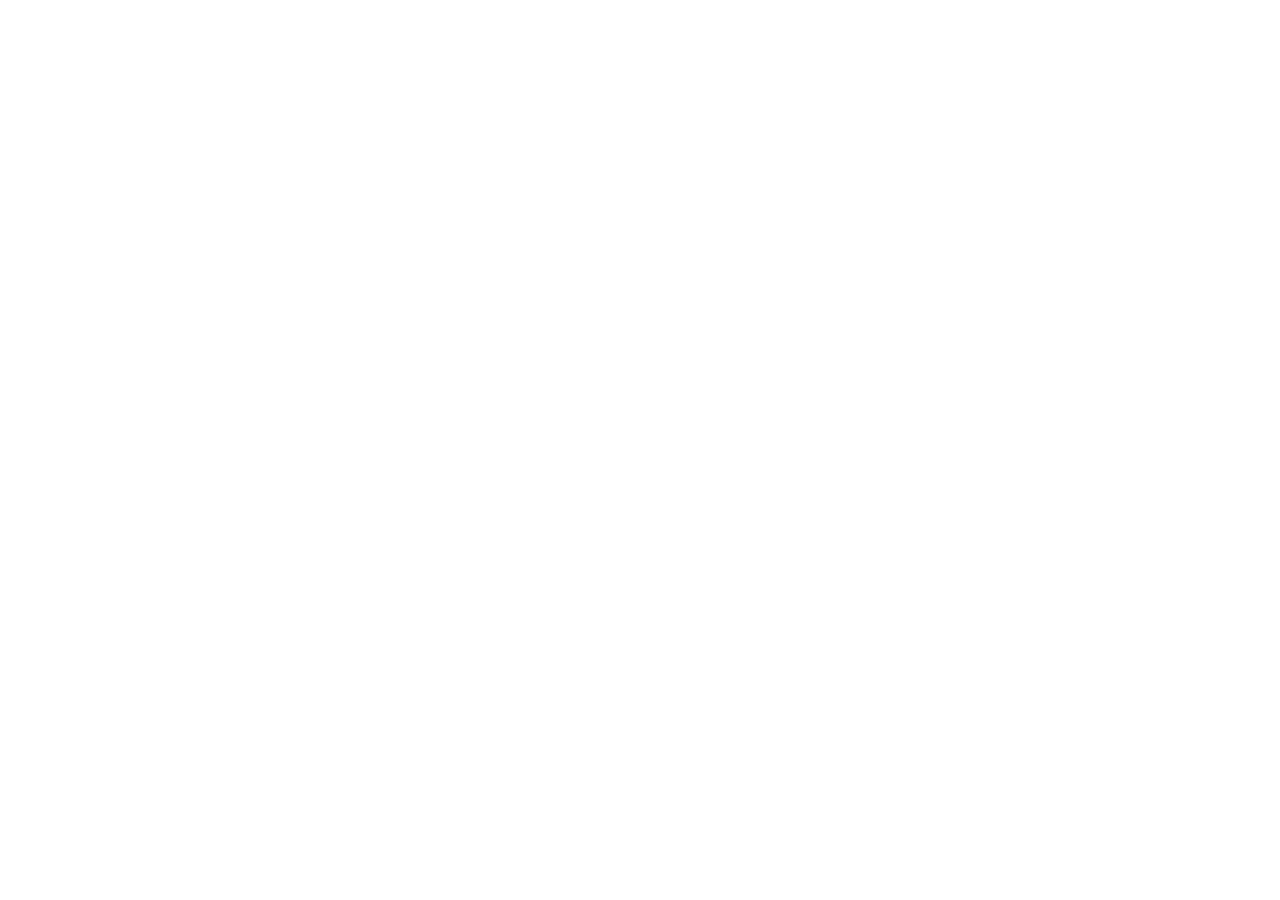
==== index.html @ dbc9a6b3 "feat: initialize privacy and terms documentation app Set up a React-based project with Tailwind CSS " ====
<!doctype html>
<html lang="en">
  <head>
    <meta charset="UTF-8" />
    <meta name="viewport" content="width=device-width, initial-scale=1.0" />
    <title>VIRUS - Privacy Policy & Terms</title>
    <meta name="description" content="Standalone Privacy Policy and Terms of Service for the VIRUS Discord Activity developed by VIRUS TEAM, designed for GitHub Pages." />
    <meta property="og:title" content="VIRUS - Privacy Policy & Terms" />
    <meta property="og:description" content="Standalone Privacy Policy and Terms of Service for the VIRUS Discord Activity developed by VIRUS TEAM, designed for GitHub Pages." />
    <meta property="og:type" content="website" />
    <meta name="twitter:card" content="summary_large_image" />
  </head>
  <body>
    <div id="root"></div>
    <script type="module" src="/src/main.tsx"></script>
  </body>
</html>
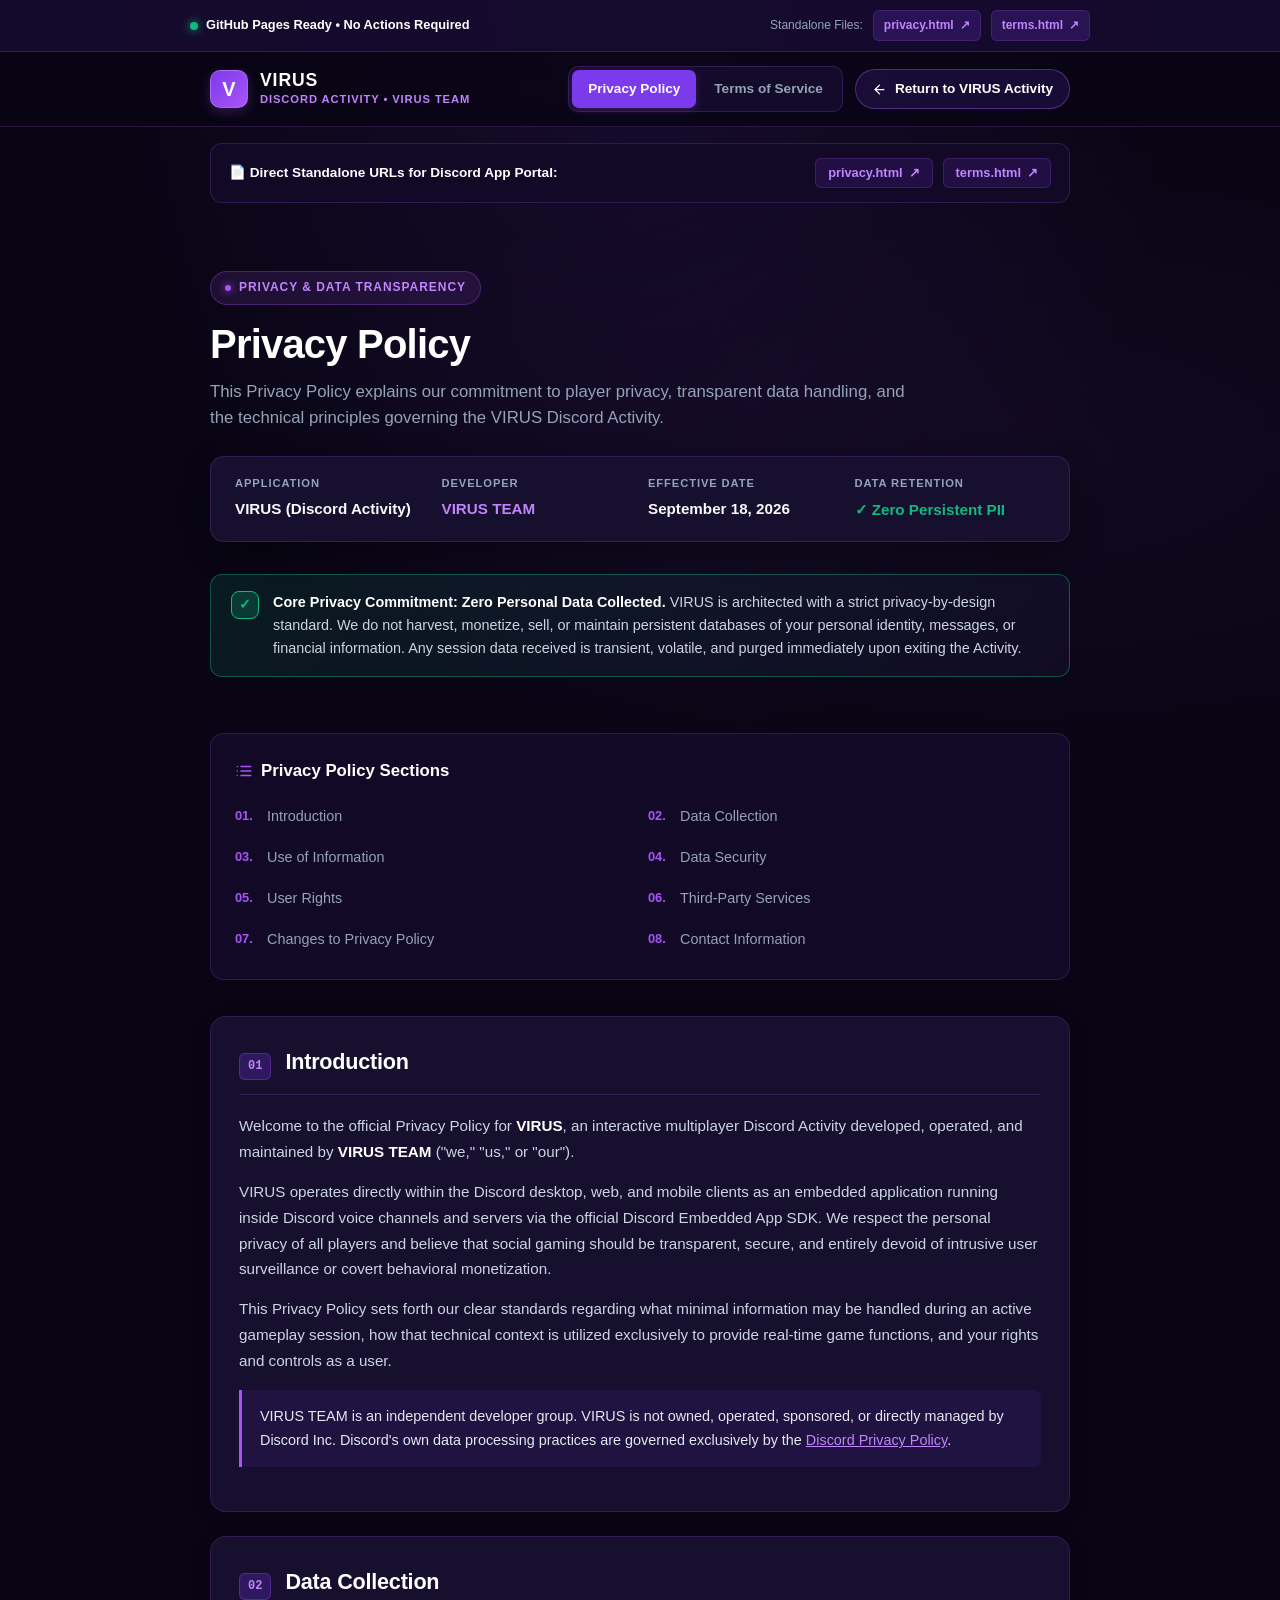
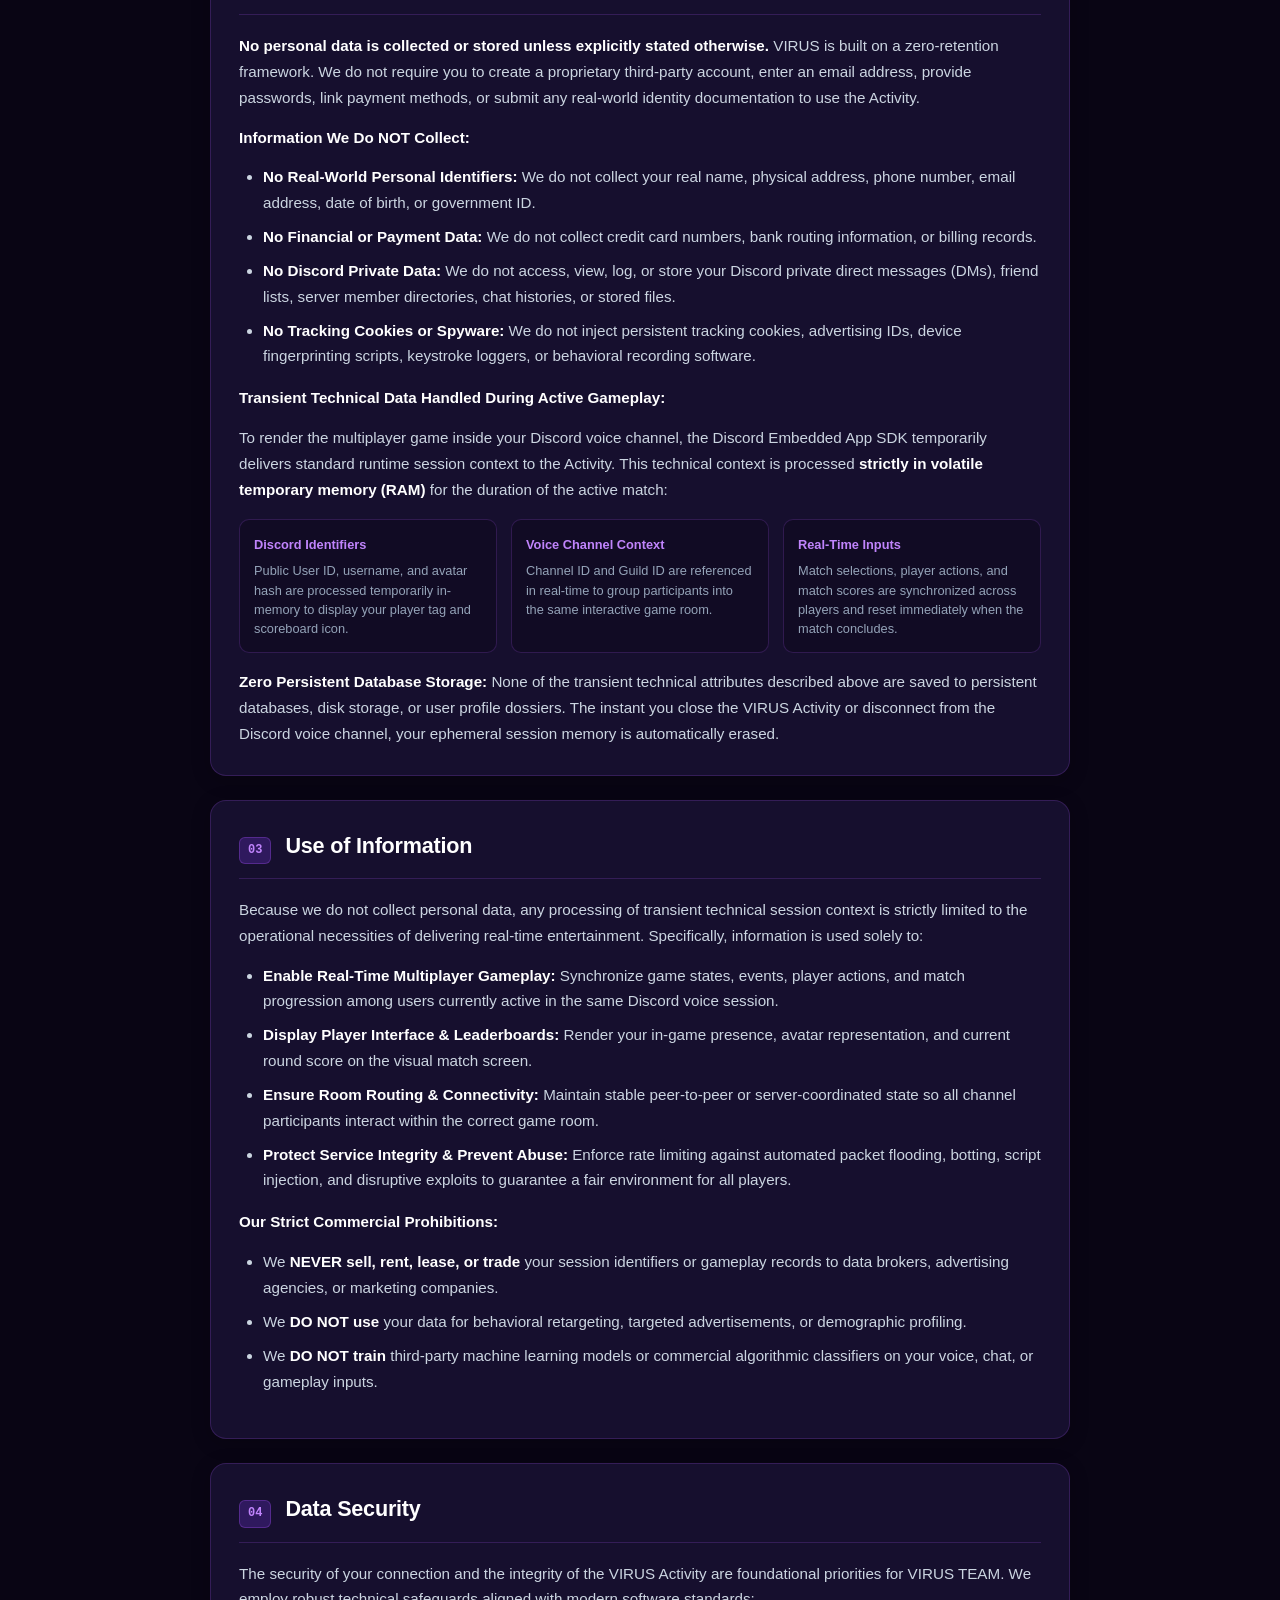
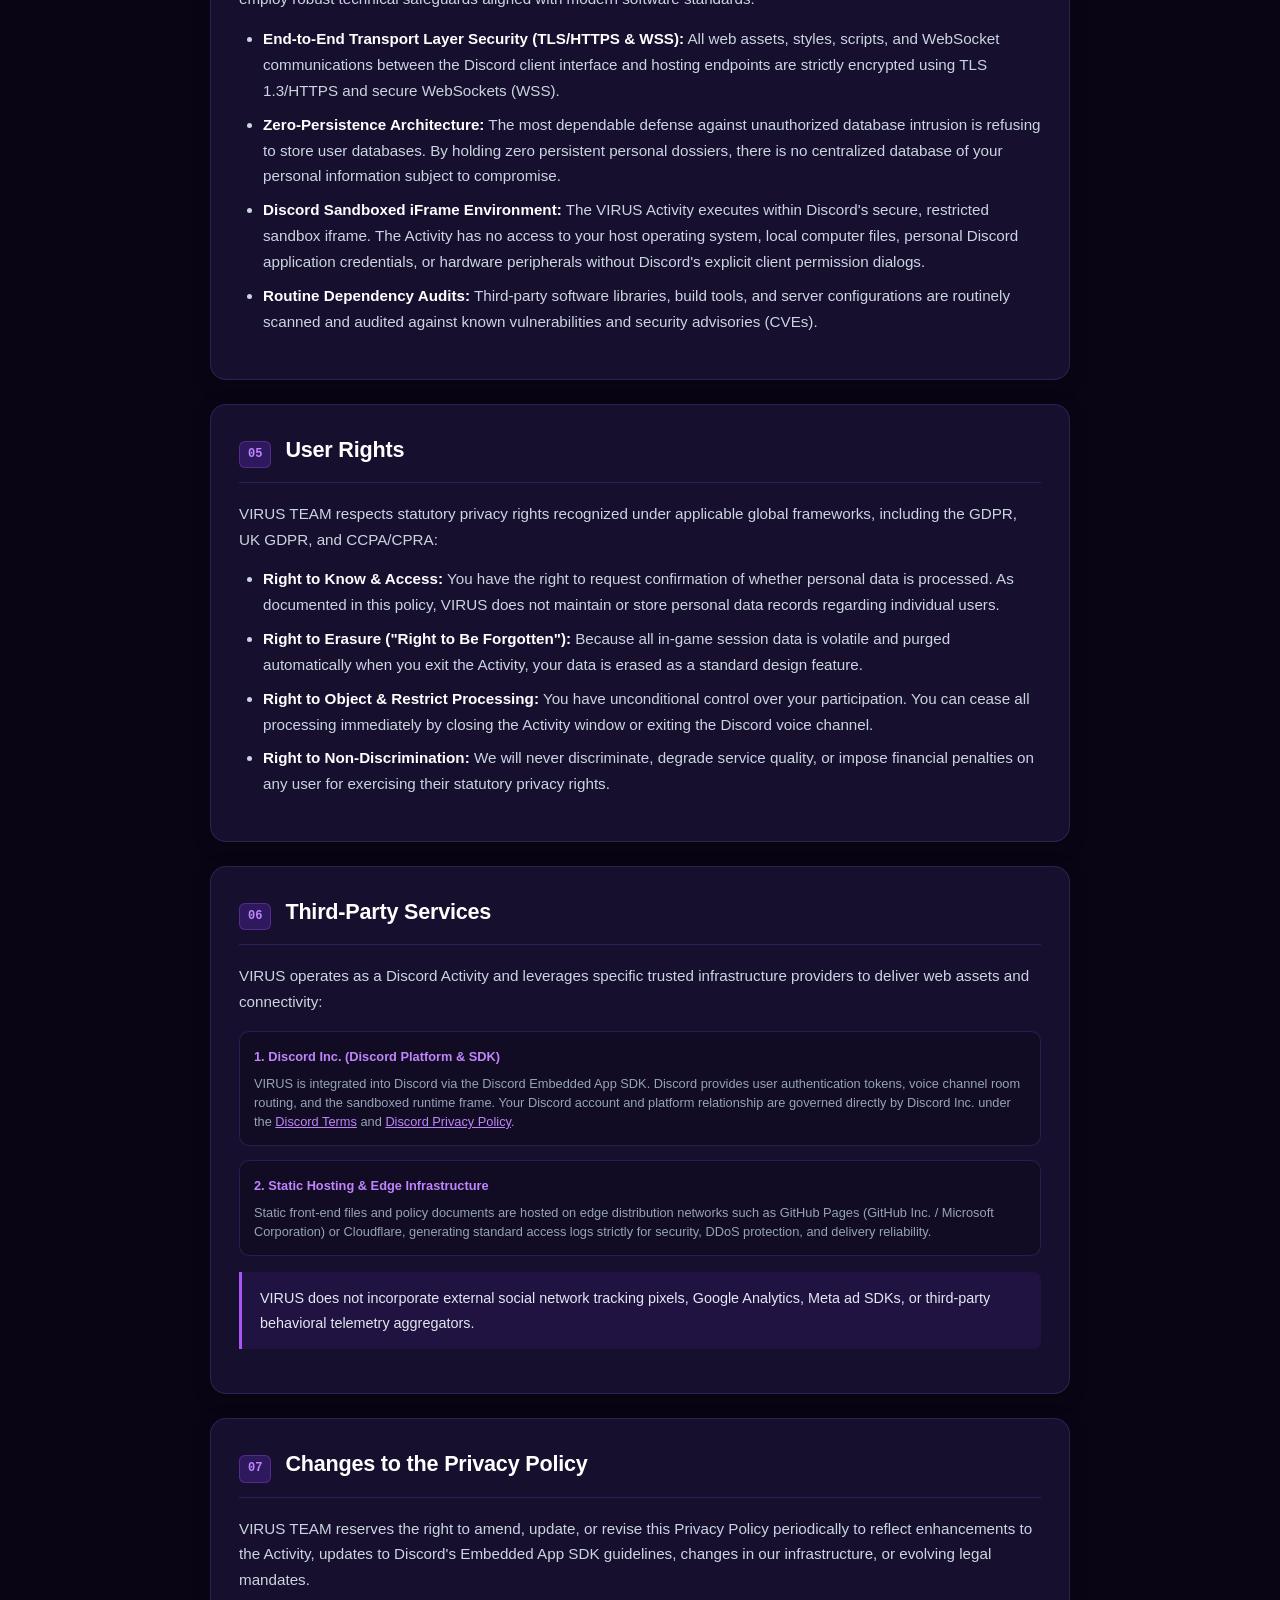
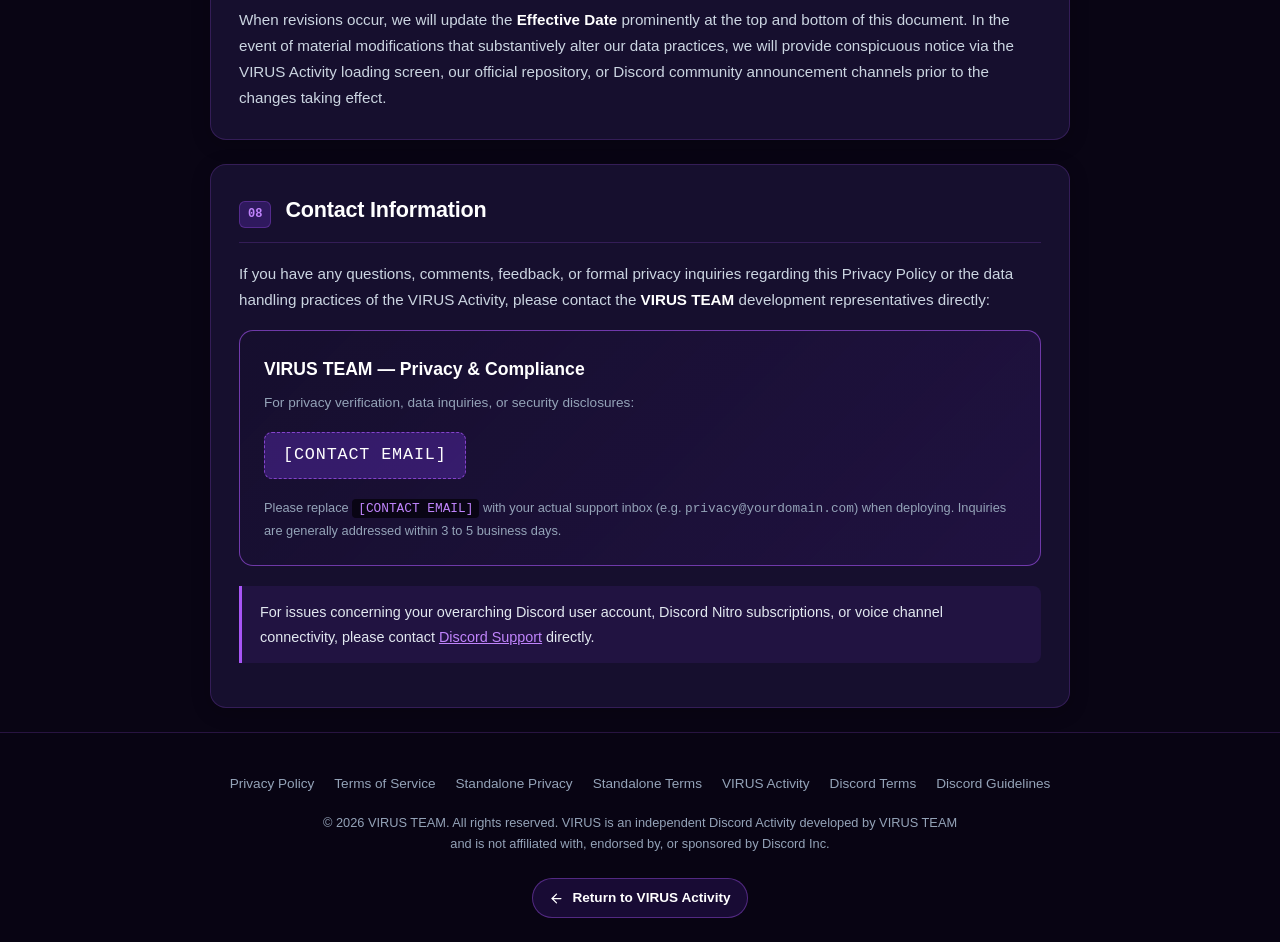
==== commit 59bdee04: "style: implement modern dark theme and structure Refactor styles to introduce a cohesive purple-them" ====
--- a/index.html
+++ b/index.html
@@ -1,18 +1,675 @@
-<!doctype html>
+<!DOCTYPE html>
 <html lang="en">
-  <head>
-    <meta charset="UTF-8" />
-    <meta name="viewport" content="width=device-width, initial-scale=1.0" />
-    <title>VIRUS - Privacy Policy & Terms</title>
-    <meta name="description" content="Standalone Privacy Policy and Terms of Service for the VIRUS Discord Activity developed by VIRUS TEAM, designed for GitHub Pages." />
-    <meta property="og:title" content="VIRUS - Privacy Policy & Terms" />
-    <meta property="og:description" content="Standalone Privacy Policy and Terms of Service for the VIRUS Discord Activity developed by VIRUS TEAM, designed for GitHub Pages." />
-    <meta property="og:type" content="website" />
-    <meta name="twitter:card" content="summary_large_image" />
-  </head>
-  <body>
-    <div id="root"></div>
-    <script type="module" src="/src/main.tsx"></script>
-  </body>
+<head>
+  <meta charset="UTF-8" />
+  <meta name="viewport" content="width=device-width, initial-scale=1.0" />
+  <title>VIRUS - Privacy Policy &amp; Terms of Service</title>
+  <meta name="description" content="Official Privacy Policy and Terms of Service for the VIRUS Discord Activity developed by VIRUS TEAM. Ready for GitHub Pages." />
+  <meta property="og:title" content="VIRUS - Privacy Policy &amp; Terms of Service" />
+  <meta property="og:description" content="Official Privacy Policy and Terms of Service for the VIRUS Discord Activity developed by VIRUS TEAM." />
+  <meta property="og:type" content="website" />
+  <meta name="twitter:card" content="summary" />
+  <meta name="theme-color" content="#090514" />
+  <link rel="icon" href="data:image/svg+xml,<svg xmlns='http://www.w3.org/2000/svg' viewBox='0 0 100 100'><rect width='100' height='100' rx='20' fill='%237c3aed'/><text x='50%' y='68%' font-size='55' font-weight='900' fill='white' font-family='sans-serif' text-anchor='middle'>V</text></svg>" />
+  <link rel="stylesheet" href="style.css" />
+</head>
+<body>
+
+  <!-- Pure CSS Tab Controllers: Hidden Radio Buttons (Zero JavaScript) -->
+  <input type="radio" name="doc-tab" id="tab-privacy-radio" class="tab-radio" checked />
+  <input type="radio" name="doc-tab" id="tab-terms-radio" class="tab-radio" />
+
+  <!-- Top GitHub Pages Bar -->
+  <aside class="top-banner" aria-label="Status Bar">
+    <div class="top-banner-inner">
+      <div class="top-badge">
+        <span class="status-dot"></span>
+        <span>GitHub Pages Ready • No Actions Required</span>
+      </div>
+      <div class="top-links">
+        <span style="font-size: 0.75rem; color: var(--text-dim);">Standalone Files:</span>
+        <a href="privacy.html" class="top-link-btn" title="Open standalone privacy.html">
+          <span>privacy.html</span> ↗
+        </a>
+        <a href="terms.html" class="top-link-btn" title="Open standalone terms.html">
+          <span>terms.html</span> ↗
+        </a>
+      </div>
+    </div>
+  </aside>
+
+  <!-- Sticky Header -->
+  <header>
+    <div class="container header-content">
+      <a href="./" class="brand" title="VIRUS - Discord Activity">
+        <div class="brand-logo">V</div>
+        <div class="brand-text">
+          <span class="brand-title">VIRUS</span>
+          <span class="brand-subtitle">Discord Activity • VIRUS TEAM</span>
+        </div>
+      </a>
+
+      <div class="header-controls">
+        <!-- Pure CSS Tab Switcher using label elements tied to radio inputs -->
+        <div class="tab-switcher" role="tablist" aria-label="Document Selection">
+          <label for="tab-privacy-radio" class="tab-label" role="tab" tabindex="0">
+            Privacy Policy
+          </label>
+          <label for="tab-terms-radio" class="tab-label" role="tab" tabindex="0">
+            Terms of Service
+          </label>
+        </div>
+
+        <a href="https://discord.com" target="_blank" rel="noopener noreferrer" class="btn-return" id="return-link-header">
+          <svg width="15" height="15" viewBox="0 0 24 24" fill="none" stroke="currentColor" stroke-width="2" stroke-linecap="round" stroke-linejoin="round">
+            <line x1="19" y1="12" x2="5" y2="12"></line>
+            <polyline points="12 19 5 12 12 5"></polyline>
+          </svg>
+          <span>Return to VIRUS Activity</span>
+        </a>
+      </div>
+    </div>
+  </header>
+
+  <!-- Quick Access Bar -->
+  <div class="container" style="margin-top: 16px;">
+    <div class="quick-bar">
+      <div class="quick-title">
+        <span>📄 Direct Standalone URLs for Discord App Portal:</span>
+      </div>
+      <div class="direct-file-links">
+        <a href="privacy.html" class="file-badge">
+          <span>privacy.html</span> ↗
+        </a>
+        <a href="terms.html" class="file-badge">
+          <span>terms.html</span> ↗
+        </a>
+      </div>
+    </div>
+  </div>
+
+  <main class="container">
+
+    <!-- =========================================================================
+         VIEW 1: PRIVACY POLICY
+         ========================================================================= -->
+    <div id="view-privacy" class="doc-view">
+      <!-- Hero -->
+      <section class="hero">
+        <div class="pill-tag">
+          <span class="pill-dot"></span>
+          Privacy &amp; Data Transparency
+        </div>
+        <h1 class="hero-title">Privacy Policy</h1>
+        <p class="hero-lead">
+          This Privacy Policy explains our commitment to player privacy, transparent data handling, and the technical principles governing the VIRUS Discord Activity.
+        </p>
+
+        <!-- Meta Card -->
+        <div class="meta-card">
+          <div>
+            <div class="meta-item-label">Application</div>
+            <div class="meta-item-val">VIRUS (Discord Activity)</div>
+          </div>
+          <div>
+            <div class="meta-item-label">Developer</div>
+            <div class="meta-item-val" style="color: var(--purple-light);">VIRUS TEAM</div>
+          </div>
+          <div>
+            <div class="meta-item-label">Effective Date</div>
+            <div class="meta-item-val">September 18, 2026</div>
+          </div>
+          <div>
+            <div class="meta-item-label">Data Retention</div>
+            <div class="meta-item-val meta-highlight">
+              <span>✓ Zero Persistent PII</span>
+            </div>
+          </div>
+        </div>
+
+        <!-- Highlight Card -->
+        <div class="highlight-card">
+          <div class="highlight-icon">✓</div>
+          <div>
+            <strong style="color: #ffffff;">Core Privacy Commitment: Zero Personal Data Collected.</strong>
+            VIRUS is architected with a strict privacy-by-design standard. We do not harvest, monetize, sell, or maintain persistent databases of your personal identity, messages, or financial information. Any session data received is transient, volatile, and purged immediately upon exiting the Activity.
+          </div>
+        </div>
+      </section>
+
+      <!-- Table of Contents -->
+      <nav class="toc-card" aria-label="Privacy Table of Contents">
+        <div class="toc-title">
+          <svg width="18" height="18" viewBox="0 0 24 24" fill="none" stroke="var(--purple-accent)" stroke-width="2" stroke-linecap="round" stroke-linejoin="round" aria-hidden="true">
+            <line x1="8" y1="6" x2="21" y2="6"></line>
+            <line x1="8" y1="12" x2="21" y2="12"></line>
+            <line x1="8" y1="18" x2="21" y2="18"></line>
+            <line x1="3" y1="6" x2="3.01" y2="6"></line>
+            <line x1="3" y1="12" x2="3.01" y2="12"></line>
+            <line x1="3" y1="18" x2="3.01" y2="18"></line>
+          </svg>
+          Privacy Policy Sections
+        </div>
+        <ul class="toc-list">
+          <li><a href="#priv-intro"><span class="toc-num">01.</span> Introduction</a></li>
+          <li><a href="#priv-data"><span class="toc-num">02.</span> Data Collection</a></li>
+          <li><a href="#priv-use"><span class="toc-num">03.</span> Use of Information</a></li>
+          <li><a href="#priv-security"><span class="toc-num">04.</span> Data Security</a></li>
+          <li><a href="#priv-rights"><span class="toc-num">05.</span> User Rights</a></li>
+          <li><a href="#priv-thirdparty"><span class="toc-num">06.</span> Third-Party Services</a></li>
+          <li><a href="#priv-changes"><span class="toc-num">07.</span> Changes to Privacy Policy</a></li>
+          <li><a href="#priv-contact"><span class="toc-num">08.</span> Contact Information</a></li>
+        </ul>
+      </nav>
+
+      <!-- Privacy Sections -->
+      <div class="sections-wrapper">
+
+        <!-- 01: Introduction -->
+        <article id="priv-intro" class="section-card">
+          <div class="section-header">
+            <span class="section-num">01</span>
+            <h2 class="section-title">Introduction</h2>
+          </div>
+          <div class="section-body">
+            <p>Welcome to the official Privacy Policy for <strong>VIRUS</strong>, an interactive multiplayer Discord Activity developed, operated, and maintained by <strong>VIRUS TEAM</strong> (&quot;we,&quot; &quot;us,&quot; or &quot;our&quot;).</p>
+            <p>VIRUS operates directly within the Discord desktop, web, and mobile clients as an embedded application running inside Discord voice channels and servers via the official Discord Embedded App SDK. We respect the personal privacy of all players and believe that social gaming should be transparent, secure, and entirely devoid of intrusive user surveillance or covert behavioral monetization.</p>
+            <p>This Privacy Policy sets forth our clear standards regarding what minimal information may be handled during an active gameplay session, how that technical context is utilized exclusively to provide real-time game functions, and your rights and controls as a user.</p>
+            <div class="notice-box">
+              VIRUS TEAM is an independent developer group. VIRUS is not owned, operated, sponsored, or directly managed by Discord Inc. Discord&apos;s own data processing practices are governed exclusively by the <a href="https://discord.com/privacy" target="_blank" rel="noopener noreferrer">Discord Privacy Policy</a>.
+            </div>
+          </div>
+        </article>
+
+        <!-- 02: Data Collection -->
+        <article id="priv-data" class="section-card">
+          <div class="section-header">
+            <span class="section-num">02</span>
+            <h2 class="section-title">Data Collection</h2>
+          </div>
+          <div class="section-body">
+            <p><strong>No personal data is collected or stored unless explicitly stated otherwise.</strong> VIRUS is built on a zero-retention framework. We do not require you to create a proprietary third-party account, enter an email address, provide passwords, link payment methods, or submit any real-world identity documentation to use the Activity.</p>
+            
+            <p style="font-weight: 700; color: #ffffff; margin-top: 14px;">Information We Do NOT Collect:</p>
+            <ul>
+              <li><strong>No Real-World Personal Identifiers:</strong> We do not collect your real name, physical address, phone number, email address, date of birth, or government ID.</li>
+              <li><strong>No Financial or Payment Data:</strong> We do not collect credit card numbers, bank routing information, or billing records.</li>
+              <li><strong>No Discord Private Data:</strong> We do not access, view, log, or store your Discord private direct messages (DMs), friend lists, server member directories, chat histories, or stored files.</li>
+              <li><strong>No Tracking Cookies or Spyware:</strong> We do not inject persistent tracking cookies, advertising IDs, device fingerprinting scripts, keystroke loggers, or behavioral recording software.</li>
+            </ul>
+
+            <p style="font-weight: 700; color: #ffffff; margin-top: 14px;">Transient Technical Data Handled During Active Gameplay:</p>
+            <p>To render the multiplayer game inside your Discord voice channel, the Discord Embedded App SDK temporarily delivers standard runtime session context to the Activity. This technical context is processed <strong>strictly in volatile temporary memory (RAM)</strong> for the duration of the active match:</p>
+
+            <div class="mini-grid">
+              <div class="mini-card">
+                <div class="mini-card-title">Discord Identifiers</div>
+                <div class="mini-card-text">Public User ID, username, and avatar hash are processed temporarily in-memory to display your player tag and scoreboard icon.</div>
+              </div>
+              <div class="mini-card">
+                <div class="mini-card-title">Voice Channel Context</div>
+                <div class="mini-card-text">Channel ID and Guild ID are referenced in real-time to group participants into the same interactive game room.</div>
+              </div>
+              <div class="mini-card">
+                <div class="mini-card-title">Real-Time Inputs</div>
+                <div class="mini-card-text">Match selections, player actions, and match scores are synchronized across players and reset immediately when the match concludes.</div>
+              </div>
+            </div>
+
+            <p><strong>Zero Persistent Database Storage:</strong> None of the transient technical attributes described above are saved to persistent databases, disk storage, or user profile dossiers. The instant you close the VIRUS Activity or disconnect from the Discord voice channel, your ephemeral session memory is automatically erased.</p>
+          </div>
+        </article>
+
+        <!-- 03: Use of Information -->
+        <article id="priv-use" class="section-card">
+          <div class="section-header">
+            <span class="section-num">03</span>
+            <h2 class="section-title">Use of Information</h2>
+          </div>
+          <div class="section-body">
+            <p>Because we do not collect personal data, any processing of transient technical session context is strictly limited to the operational necessities of delivering real-time entertainment. Specifically, information is used solely to:</p>
+            <ul>
+              <li><strong>Enable Real-Time Multiplayer Gameplay:</strong> Synchronize game states, events, player actions, and match progression among users currently active in the same Discord voice session.</li>
+              <li><strong>Display Player Interface &amp; Leaderboards:</strong> Render your in-game presence, avatar representation, and current round score on the visual match screen.</li>
+              <li><strong>Ensure Room Routing &amp; Connectivity:</strong> Maintain stable peer-to-peer or server-coordinated state so all channel participants interact within the correct game room.</li>
+              <li><strong>Protect Service Integrity &amp; Prevent Abuse:</strong> Enforce rate limiting against automated packet flooding, botting, script injection, and disruptive exploits to guarantee a fair environment for all players.</li>
+            </ul>
+
+            <p style="font-weight: 700; color: #ffffff; margin-top: 14px;">Our Strict Commercial Prohibitions:</p>
+            <ul>
+              <li>We <strong>NEVER sell, rent, lease, or trade</strong> your session identifiers or gameplay records to data brokers, advertising agencies, or marketing companies.</li>
+              <li>We <strong>DO NOT use</strong> your data for behavioral retargeting, targeted advertisements, or demographic profiling.</li>
+              <li>We <strong>DO NOT train</strong> third-party machine learning models or commercial algorithmic classifiers on your voice, chat, or gameplay inputs.</li>
+            </ul>
+          </div>
+        </article>
+
+        <!-- 04: Data Security -->
+        <article id="priv-security" class="section-card">
+          <div class="section-header">
+            <span class="section-num">04</span>
+            <h2 class="section-title">Data Security</h2>
+          </div>
+          <div class="section-body">
+            <p>The security of your connection and the integrity of the VIRUS Activity are foundational priorities for VIRUS TEAM. We employ robust technical safeguards aligned with modern software standards:</p>
+            <ul>
+              <li><strong>End-to-End Transport Layer Security (TLS/HTTPS &amp; WSS):</strong> All web assets, styles, scripts, and WebSocket communications between the Discord client interface and hosting endpoints are strictly encrypted using TLS 1.3/HTTPS and secure WebSockets (WSS).</li>
+              <li><strong>Zero-Persistence Architecture:</strong> The most dependable defense against unauthorized database intrusion is refusing to store user databases. By holding zero persistent personal dossiers, there is no centralized database of your personal information subject to compromise.</li>
+              <li><strong>Discord Sandboxed iFrame Environment:</strong> The VIRUS Activity executes within Discord&apos;s secure, restricted sandbox iframe. The Activity has no access to your host operating system, local computer files, personal Discord application credentials, or hardware peripherals without Discord&apos;s explicit client permission dialogs.</li>
+              <li><strong>Routine Dependency Audits:</strong> Third-party software libraries, build tools, and server configurations are routinely scanned and audited against known vulnerabilities and security advisories (CVEs).</li>
+            </ul>
+          </div>
+        </article>
+
+        <!-- 05: User Rights -->
+        <article id="priv-rights" class="section-card">
+          <div class="section-header">
+            <span class="section-num">05</span>
+            <h2 class="section-title">User Rights</h2>
+          </div>
+          <div class="section-body">
+            <p>VIRUS TEAM respects statutory privacy rights recognized under applicable global frameworks, including the GDPR, UK GDPR, and CCPA/CPRA:</p>
+            <ul>
+              <li><strong>Right to Know &amp; Access:</strong> You have the right to request confirmation of whether personal data is processed. As documented in this policy, VIRUS does not maintain or store personal data records regarding individual users.</li>
+              <li><strong>Right to Erasure (&quot;Right to Be Forgotten&quot;):</strong> Because all in-game session data is volatile and purged automatically when you exit the Activity, your data is erased as a standard design feature.</li>
+              <li><strong>Right to Object &amp; Restrict Processing:</strong> You have unconditional control over your participation. You can cease all processing immediately by closing the Activity window or exiting the Discord voice channel.</li>
+              <li><strong>Right to Non-Discrimination:</strong> We will never discriminate, degrade service quality, or impose financial penalties on any user for exercising their statutory privacy rights.</li>
+            </ul>
+          </div>
+        </article>
+
+        <!-- 06: Third-Party Services -->
+        <article id="priv-thirdparty" class="section-card">
+          <div class="section-header">
+            <span class="section-num">06</span>
+            <h2 class="section-title">Third-Party Services</h2>
+          </div>
+          <div class="section-body">
+            <p>VIRUS operates as a Discord Activity and leverages specific trusted infrastructure providers to deliver web assets and connectivity:</p>
+            <div class="mini-grid" style="grid-template-columns: 1fr;">
+              <div class="mini-card">
+                <div class="mini-card-title">1. Discord Inc. (Discord Platform &amp; SDK)</div>
+                <div class="mini-card-text">VIRUS is integrated into Discord via the Discord Embedded App SDK. Discord provides user authentication tokens, voice channel room routing, and the sandboxed runtime frame. Your Discord account and platform relationship are governed directly by Discord Inc. under the <a href="https://discord.com/terms" target="_blank" rel="noopener noreferrer" style="color: var(--purple-light);">Discord Terms</a> and <a href="https://discord.com/privacy" target="_blank" rel="noopener noreferrer" style="color: var(--purple-light);">Discord Privacy Policy</a>.</div>
+              </div>
+              <div class="mini-card">
+                <div class="mini-card-title">2. Static Hosting &amp; Edge Infrastructure</div>
+                <div class="mini-card-text">Static front-end files and policy documents are hosted on edge distribution networks such as GitHub Pages (GitHub Inc. / Microsoft Corporation) or Cloudflare, generating standard access logs strictly for security, DDoS protection, and delivery reliability.</div>
+              </div>
+            </div>
+            <div class="notice-box">
+              VIRUS does not incorporate external social network tracking pixels, Google Analytics, Meta ad SDKs, or third-party behavioral telemetry aggregators.
+            </div>
+          </div>
+        </article>
+
+        <!-- 07: Changes to the Privacy Policy -->
+        <article id="priv-changes" class="section-card">
+          <div class="section-header">
+            <span class="section-num">07</span>
+            <h2 class="section-title">Changes to the Privacy Policy</h2>
+          </div>
+          <div class="section-body">
+            <p>VIRUS TEAM reserves the right to amend, update, or revise this Privacy Policy periodically to reflect enhancements to the Activity, updates to Discord&apos;s Embedded App SDK guidelines, changes in our infrastructure, or evolving legal mandates.</p>
+            <p>When revisions occur, we will update the <strong>Effective Date</strong> prominently at the top and bottom of this document. In the event of material modifications that substantively alter our data practices, we will provide conspicuous notice via the VIRUS Activity loading screen, our official repository, or Discord community announcement channels prior to the changes taking effect.</p>
+          </div>
+        </article>
+
+        <!-- 08: Contact Information -->
+        <article id="priv-contact" class="section-card">
+          <div class="section-header">
+            <span class="section-num">08</span>
+            <h2 class="section-title">Contact Information</h2>
+          </div>
+          <div class="section-body">
+            <p>If you have any questions, comments, feedback, or formal privacy inquiries regarding this Privacy Policy or the data handling practices of the VIRUS Activity, please contact the <strong>VIRUS TEAM</strong> development representatives directly:</p>
+
+            <div class="contact-box">
+              <div style="font-size: 1.1rem; font-weight: 800; color: #ffffff; margin-bottom: 6px;">VIRUS TEAM — Privacy &amp; Compliance</div>
+              <p style="font-size: 0.85rem; color: var(--text-dim); margin-bottom: 8px;">For privacy verification, data inquiries, or security disclosures:</p>
+              <div class="contact-badge">[CONTACT EMAIL]</div>
+              <p style="font-size: 0.8rem; color: var(--text-dim); margin-top: 8px;">
+                Please replace <code style="color: var(--purple-light); background: #090514; padding: 2px 6px; border-radius: 4px;">[CONTACT EMAIL]</code> with your actual support inbox (e.g. <code>privacy@yourdomain.com</code>) when deploying. Inquiries are generally addressed within 3 to 5 business days.
+              </p>
+            </div>
+
+            <div class="notice-box" style="margin-top: 20px;">
+              For issues concerning your overarching Discord user account, Discord Nitro subscriptions, or voice channel connectivity, please contact <a href="https://support.discord.com" target="_blank" rel="noopener noreferrer">Discord Support</a> directly.
+            </div>
+          </div>
+        </article>
+
+      </div>
+    </div>
+
+
+    <!-- =========================================================================
+         VIEW 2: TERMS OF SERVICE
+         ========================================================================= -->
+    <div id="view-terms" class="doc-view">
+      <!-- Hero -->
+      <section class="hero">
+        <div class="pill-tag">
+          <span class="pill-dot"></span>
+          Official Legal Agreement
+        </div>
+        <h1 class="hero-title">Terms of Service</h1>
+        <p class="hero-lead">
+          Please review these Terms of Service carefully before launching, joining, accessing, or interacting with the VIRUS Discord Activity.
+        </p>
+
+        <!-- Meta Card -->
+        <div class="meta-card">
+          <div>
+            <div class="meta-item-label">Application</div>
+            <div class="meta-item-val">VIRUS (Discord Activity)</div>
+          </div>
+          <div>
+            <div class="meta-item-label">Developer</div>
+            <div class="meta-item-val" style="color: var(--purple-light);">VIRUS TEAM</div>
+          </div>
+          <div>
+            <div class="meta-item-label">Effective Date</div>
+            <div class="meta-item-val">September 18, 2026</div>
+          </div>
+          <div>
+            <div class="meta-item-label">Contact</div>
+            <div class="meta-item-val" style="font-family: monospace; color: var(--purple-light);">[CONTACT EMAIL]</div>
+          </div>
+        </div>
+
+        <!-- Highlight Card -->
+        <div class="highlight-card highlight-card-terms">
+          <div class="highlight-icon">i</div>
+          <div>
+            <strong style="color: #ffffff;">Independent Development Notice: </strong>
+            The <strong>VIRUS</strong> Discord Activity is an independently created application developed and operated by <strong>VIRUS TEAM</strong>. VIRUS is not owned, operated, sponsored, or endorsed by Discord Inc. &quot;Discord&quot; is a registered trademark of Discord Inc.
+          </div>
+        </div>
+      </section>
+
+      <!-- Table of Contents -->
+      <nav class="toc-card" aria-label="Terms Table of Contents">
+        <div class="toc-title">
+          <svg width="18" height="18" viewBox="0 0 24 24" fill="none" stroke="var(--purple-accent)" stroke-width="2" stroke-linecap="round" stroke-linejoin="round" aria-hidden="true">
+            <line x1="8" y1="6" x2="21" y2="6"></line>
+            <line x1="8" y1="12" x2="21" y2="12"></line>
+            <line x1="8" y1="18" x2="21" y2="18"></line>
+            <line x1="3" y1="6" x2="3.01" y2="6"></line>
+            <line x1="3" y1="12" x2="3.01" y2="12"></line>
+            <line x1="3" y1="18" x2="3.01" y2="18"></line>
+          </svg>
+          Terms of Service Sections
+        </div>
+        <ul class="toc-list">
+          <li><a href="#terms-acceptance"><span class="toc-num">01.</span> Introduction &amp; Acceptance</a></li>
+          <li><a href="#terms-description"><span class="toc-num">02.</span> Description of Application</a></li>
+          <li><a href="#terms-responsibilities"><span class="toc-num">03.</span> User Responsibilities</a></li>
+          <li><a href="#terms-acceptable-use"><span class="toc-num">04.</span> Acceptable &amp; Prohibited Use</a></li>
+          <li><a href="#terms-discord"><span class="toc-num">05.</span> Discord Compliance</a></li>
+          <li><a href="#terms-ip"><span class="toc-num">06.</span> Intellectual Property</a></li>
+          <li><a href="#terms-availability"><span class="toc-num">07.</span> Availability &amp; Changes</a></li>
+          <li><a href="#terms-termination"><span class="toc-num">08.</span> Suspension &amp; Termination</a></li>
+          <li><a href="#terms-warranties"><span class="toc-num">09.</span> Disclaimer of Warranties</a></li>
+          <li><a href="#terms-liability"><span class="toc-num">10.</span> Limitation of Liability</a></li>
+          <li><a href="#terms-changes"><span class="toc-num">11.</span> Changes to These Terms</a></li>
+          <li><a href="#terms-contact"><span class="toc-num">12.</span> Contact Information</a></li>
+          <li><a href="#terms-effective-date"><span class="toc-num">13.</span> Effective Date</a></li>
+        </ul>
+      </nav>
+
+      <!-- Terms Sections -->
+      <div class="sections-wrapper">
+
+        <!-- 01: Introduction & Acceptance -->
+        <article id="terms-acceptance" class="section-card">
+          <div class="section-header">
+            <span class="section-num">01</span>
+            <h2 class="section-title">Introduction and Acceptance of the Terms</h2>
+          </div>
+          <div class="section-body">
+            <p>Welcome to <strong>VIRUS</strong>, an interactive Discord Activity created and maintained by <strong>VIRUS TEAM</strong> (&quot;we&quot;, &quot;us&quot;, or &quot;our&quot;).</p>
+            <p>These Terms of Service (&quot;Terms&quot;) constitute a legally binding agreement between you (&quot;you&quot;, &quot;user&quot;, or &quot;player&quot;) and VIRUS TEAM governing your access to and use of the VIRUS Discord Activity, including any associated features, content, and updates (collectively referred to as the &quot;Activity&quot; or &quot;Application&quot;).</p>
+            <div class="notice-box">
+              By launching, joining, accessing, or playing the VIRUS Activity within Discord, you explicitly acknowledge that you have read, understood, and agree to be bound by these Terms. If you do not agree to these Terms, you must immediately cease accessing and exit the Activity.
+            </div>
+            <p>
+              You affirm that you have the legal capacity to enter into these Terms and satisfy the minimum age required by Discord in your jurisdiction (at least 13 years of age or older, depending on local statutory requirements). If you are under the age of majority in your jurisdiction, you represent that your parent or legal guardian has reviewed and agreed to these Terms on your behalf.
+            </p>
+          </div>
+        </article>
+
+        <!-- 02: Description -->
+        <article id="terms-description" class="section-card">
+          <div class="section-header">
+            <span class="section-num">02</span>
+            <h2 class="section-title">Description of the VIRUS Application</h2>
+          </div>
+          <div class="section-body">
+            <p><strong>VIRUS</strong> is an interactive digital application designed specifically as a Discord Activity. The application runs embedded directly within Discord voice and text channels via Discord&apos;s embedded application framework, offering interactive gameplay and entertainment experiences for Discord users and community servers.</p>
+            <p>The Activity is engineered solely for personal, non-commercial community entertainment. VIRUS is independently created by VIRUS TEAM and operates through Discord&apos;s platform infrastructure to render inside your Discord client session.</p>
+          </div>
+        </article>
+
+        <!-- 03: User Responsibilities -->
+        <article id="terms-responsibilities" class="section-card">
+          <div class="section-header">
+            <span class="section-num">03</span>
+            <h2 class="section-title">User Responsibilities</h2>
+          </div>
+          <div class="section-body">
+            <p>When interacting with the VIRUS Activity, you agree to fulfill the following obligations:</p>
+            <ul>
+              <li><strong>Account Security:</strong> You are solely responsible for safeguarding the credentials and session of your personal Discord account. Any activity conducted through your Discord account while connected to VIRUS is deemed your responsibility.</li>
+              <li><strong>Platform Connectivity:</strong> You are responsible for acquiring and maintaining the necessary hardware, network connection, software compatibility, and permissions required to run Discord and access the Activity.</li>
+              <li><strong>Respectful Interaction:</strong> You agree to treat all other users, server members, voice participants, and community moderators with respect and fair play while participating in the Activity.</li>
+              <li><strong>Accurate Information:</strong> You agree not to misrepresent your identity, impersonate any person or entity, or falsify affiliations with VIRUS TEAM or Discord moderators.</li>
+            </ul>
+          </div>
+        </article>
+
+        <!-- 04: Acceptable and Prohibited Use -->
+        <article id="terms-acceptable-use" class="section-card">
+          <div class="section-header">
+            <span class="section-num">04</span>
+            <h2 class="section-title">Acceptable and Prohibited Use</h2>
+          </div>
+          <div class="section-body">
+            <p>You agree to use VIRUS solely for its intended lawful entertainment purposes. You agree <strong>not</strong> to engage in any of the following prohibited behaviors:</p>
+            <ul>
+              <li><strong>Exploitation &amp; Cheating:</strong> Exploit, distribute, or publicly promote software bugs, glitches, vulnerabilities, unauthorized modifications, memory injection tools, or exploits to gain an unfair advantage or disrupt gameplay.</li>
+              <li><strong>Reverse Engineering:</strong> Decompile, disassemble, reverse engineer, decrypt, or attempt to derive the source code, underlying algorithms, protocols, or structural architecture of the Activity, except to the extent permitted by mandatory statutory law.</li>
+              <li><strong>Automation &amp; Bots:</strong> Use automated bots, spiders, scrapers, macros, or unauthorized third-party scripts to interact with, spam, extract data from, or manipulate the Activity's sessions or servers.</li>
+              <li><strong>Abusive Conduct:</strong> Harass, stalk, threaten, demean, bully, or transmit hateful, discriminatory, defamatory, obscene, or sexually explicit content toward any user or members of VIRUS TEAM.</li>
+              <li><strong>Malicious Distribution:</strong> Introduce, distribute, or transmit computer viruses, worms, malware, trojan horses, malicious payloads, or harmful computer code through or in connection with the Activity.</li>
+              <li><strong>Service Interference:</strong> Interfere with, flood, overburden, perform denial-of-service (DoS/DDoS) attacks against, or disrupt the servers, networks, APIs, or infrastructure utilized by VIRUS or Discord.</li>
+              <li><strong>Bypassing Protections:</strong> Attempt to circumvent or breach any authentication, rate-limiting, security filters, or session access controls implemented by VIRUS TEAM.</li>
+            </ul>
+          </div>
+        </article>
+
+        <!-- 05: Discord Compliance -->
+        <article id="terms-discord" class="section-card">
+          <div class="section-header">
+            <span class="section-num">05</span>
+            <h2 class="section-title">Discord Terms of Service &amp; Community Guidelines Compliance</h2>
+          </div>
+          <div class="section-body">
+            <p>Because VIRUS operates within the Discord ecosystem as an embedded Activity, your access is strictly contingent upon your adherence to Discord&apos;s official platform policies:</p>
+            <ul>
+              <li>You must strictly abide by the official <a href="https://discord.com/terms" target="_blank" rel="noopener noreferrer" style="color: var(--purple-light);">Discord Terms of Service</a> at all times.</li>
+              <li>You must strictly adhere to the official <a href="https://discord.com/guidelines" target="_blank" rel="noopener noreferrer" style="color: var(--purple-light);">Discord Community Guidelines</a> across all sessions and interactions.</li>
+              <li>You must comply with all applicable Discord Developer Terms and Embedded App SDK policies.</li>
+            </ul>
+            <div class="notice-box">
+              <strong>Critical Clarification:</strong> Any behavior within VIRUS that breaches Discord&apos;s Terms of Service or Community Guidelines constitutes an immediate, material breach of these Terms of Service.
+            </div>
+            <p>
+              <strong>Independence Disclaimer:</strong> VIRUS is an independent third-party Discord Activity developed by VIRUS TEAM. VIRUS is not created, owned, managed, affiliated with, sponsored, or endorsed by Discord Inc. Discord Inc. assumes no responsibility or liability for the content, operation, or performance of the VIRUS Activity.
+            </p>
+          </div>
+        </article>
+
+        <!-- 06: Intellectual Property -->
+        <article id="terms-ip" class="section-card">
+          <div class="section-header">
+            <span class="section-num">06</span>
+            <h2 class="section-title">Intellectual Property Rights</h2>
+          </div>
+          <div class="section-body">
+            <p>All rights, title, and interest in and to the VIRUS Activity—including but not limited to the software, codebase, visual artwork, character designs, graphical assets, UI elements, audio, sound effects, text, titles, animations, and proprietary branding developed by VIRUS TEAM—are and remain the exclusive intellectual property of VIRUS TEAM and its licensors.</p>
+            <p><strong>Limited License:</strong> Subject to your ongoing compliance with these Terms, VIRUS TEAM grants you a personal, revocable, non-exclusive, non-transferable, non-sublicensable, limited license to access and use VIRUS solely for your personal, non-commercial entertainment within authorized Discord client sessions.</p>
+            <p>You may not copy, reproduce, distribute, publicly display, sell, lease, broadcast, modify, or create derivative works of any part of VIRUS without prior written permission from VIRUS TEAM. All trademarks, service marks, and trade names referenced that belong to third parties (including Discord) remain the property of their respective owners.</p>
+          </div>
+        </article>
+
+        <!-- 07: Availability and Service Changes -->
+        <article id="terms-availability" class="section-card">
+          <div class="section-header">
+            <span class="section-num">07</span>
+            <h2 class="section-title">Availability and Service Changes</h2>
+          </div>
+          <div class="section-body">
+            <p>VIRUS is provided on an evolving and dynamic basis. VIRUS TEAM reserves the right, at its sole discretion, to:</p>
+            <ul>
+              <li>Update, patch, refine, rebalance, enhance, or alter gameplay mechanics, interfaces, and features.</li>
+              <li>Conduct scheduled or emergency maintenance, which may render the Activity temporarily unavailable.</li>
+              <li>Modify, suspend, or discontinue any feature, server node, or the Activity as a whole, temporarily or permanently, with or without prior notice.</li>
+            </ul>
+            <p>VIRUS TEAM shall not be liable to you or any third party for any modification, suspension, downtime, or discontinuance of the Activity or any part thereof.</p>
+          </div>
+        </article>
+
+        <!-- 08: Suspension or Termination -->
+        <article id="terms-termination" class="section-card">
+          <div class="section-header">
+            <span class="section-num">08</span>
+            <h2 class="section-title">Suspension or Termination</h2>
+          </div>
+          <div class="section-body">
+            <p>VIRUS TEAM reserves the right, without prior notice or liability, to temporarily suspend or permanently terminate your access to the VIRUS Activity, in whole or in part, for any lawful reason, including but not limited to:</p>
+            <ul>
+              <li>Actual or suspected violations of any provision of these Terms.</li>
+              <li>Violations of Discord&apos;s Community Guidelines or Terms of Service.</li>
+              <li>Conduct deemed harmful, disruptive, or malicious toward other players, the community, or VIRUS infrastructure.</li>
+              <li>Requests or orders issued by law enforcement, regulatory authorities, or Discord Inc.</li>
+            </ul>
+            <p>You may stop using the Activity at any time simply by exiting and closing the Activity inside your Discord client. Upon termination, your right to access and use VIRUS immediately ceases. Sections which by their nature should survive termination shall survive.</p>
+          </div>
+        </article>
+
+        <!-- 09: Disclaimer of Warranties -->
+        <article id="terms-warranties" class="section-card">
+          <div class="section-header">
+            <span class="section-num">09</span>
+            <h2 class="section-title">Disclaimer of Warranties</h2>
+          </div>
+          <div class="section-body">
+            <p>To the maximum extent permitted under applicable law:</p>
+            <div class="caps-box">
+              THE VIRUS DISCORD ACTIVITY IS PROVIDED ENTIRELY ON AN <strong>&quot;AS IS&quot;</strong> AND <strong>&quot;AS AVAILABLE&quot;</strong> BASIS, WITH ALL FAULTS AND DEFECTS, WITHOUT WARRANTY OF ANY KIND. VIRUS TEAM AND ITS CONTRIBUTORS EXPRESSLY DISCLAIM ALL WARRANTIES, WHETHER EXPRESS, IMPLIED, STATUTORY, OR OTHERWISE, INCLUDING BUT NOT LIMITED TO ANY IMPLIED WARRANTIES OF MERCHANTABILITY, FITNESS FOR A PARTICULAR PURPOSE, TITLE, NON-INFRINGEMENT, AND WARRANTIES ARISING FROM A COURSE OF DEALING, USAGE, OR TRADE PRACTICE.
+              <br><br>
+              WITHOUT LIMITING THE FOREGOING, VIRUS TEAM MAKES NO REPRESENTATION OR WARRANTY THAT THE ACTIVITY WILL MEET YOUR REQUIREMENTS, ACHIEVE ANY INTENDED RESULTS, BE COMPATIBLE OR WORK UNINTERRUPTED WITH ANY OTHER SOFTWARE OR HARDWARE, OPERATE WITHOUT SERVICE INTERRUPTION, BE SECURE, ERROR-FREE, OR ACCURATE, OR THAT ANY DEFECTS OR BUGS CAN OR WILL BE CORRECTED.
+            </div>
+          </div>
+        </article>
+
+        <!-- 10: Limitation of Liability -->
+        <article id="terms-liability" class="section-card">
+          <div class="section-header">
+            <span class="section-num">10</span>
+            <h2 class="section-title">Limitation of Liability</h2>
+          </div>
+          <div class="section-body">
+            <p>To the fullest extent permitted by applicable law:</p>
+            <div class="caps-box">
+              IN NO EVENT SHALL VIRUS TEAM, ITS DEVELOPERS, CONTRIBUTORS, OPERATORS, OR AFFILIATES BE LIABLE FOR ANY INDIRECT, SPECIAL, INCIDENTAL, CONSEQUENTIAL, PUNITIVE, OR EXEMPLARY DAMAGES WHATSOEVER (INCLUDING, WITHOUT LIMITATION, DAMAGES FOR LOSS OF PROFITS, LOSS OF DATA, LOSS OF GOODWILL, WORK STOPPAGE, COMPUTER FAILURE, OR ANY OTHER COMMERCIAL DAMAGES OR LOSSES) ARISING OUT OF OR IN ANY WAY RELATED TO YOUR USE OF, OR INABILITY TO USE, THE VIRUS DISCORD ACTIVITY, REGARDLESS OF THE THEORY OF LIABILITY (WHETHER CONTRACT, TORT, STRICT LIABILITY, OR OTHERWISE), EVEN IF ADVISED OF THE POSSIBILITY OF SUCH DAMAGES.
+              <br><br>
+              IN JURISDICTIONS WHERE THE EXCLUSION OR LIMITATION OF LIABILITY FOR CONSEQUENTIAL OR INCIDENTAL DAMAGES IS RESTRICTED, VIRUS TEAM&apos;S LIABILITY SHALL BE LIMITED TO THE GREATEST EXTENT PERMITTED BY LAW.
+            </div>
+          </div>
+        </article>
+
+        <!-- 11: Changes to These Terms -->
+        <article id="terms-changes" class="section-card">
+          <div class="section-header">
+            <span class="section-num">11</span>
+            <h2 class="section-title">Changes to These Terms</h2>
+          </div>
+          <div class="section-body">
+            <p>VIRUS TEAM reserves the right to amend, modify, replace, or update these Terms of Service at any time at our sole discretion.</p>
+            <p>When changes are made, we will update the &quot;Effective Date&quot; at the top and bottom of this document and maintain the revised terms on this publicly accessible page. For material modifications, we may also provide notice within the Activity interface or via our community announcements where practical.</p>
+            <p>Your continued access to or participation in the VIRUS Activity following the publication of any revised Terms constitutes your full acceptance of and agreement to the updated Terms. If you do not agree to the new terms, you must cease using VIRUS.</p>
+          </div>
+        </article>
+
+        <!-- 12: Contact Information -->
+        <article id="terms-contact" class="section-card">
+          <div class="section-header">
+            <span class="section-num">12</span>
+            <h2 class="section-title">Contact Information</h2>
+          </div>
+          <div class="section-body">
+            <p>If you have any questions, inquiries, concerns, or feedback regarding these Terms of Service or the VIRUS Discord Activity, please reach out to VIRUS TEAM at:</p>
+
+            <div class="contact-box">
+              <div style="font-size: 1.1rem; font-weight: 800; color: #ffffff; margin-bottom: 6px;">VIRUS TEAM — Developer Inquiries</div>
+              <p style="font-size: 0.85rem; color: var(--text-dim); margin-bottom: 8px;">Official contact address for legal, policy, and user queries:</p>
+              <div class="contact-badge">[CONTACT EMAIL]</div>
+              <p style="font-size: 0.8rem; color: var(--text-dim); margin-top: 8px;">
+                Please include &quot;VIRUS Terms of Service Inquiry&quot; in the subject line of your email to expedite routing and review.
+              </p>
+            </div>
+          </div>
+        </article>
+
+        <!-- 13: Effective Date -->
+        <article id="terms-effective-date" class="section-card">
+          <div class="section-header">
+            <span class="section-num">13</span>
+            <h2 class="section-title">Effective Date</h2>
+          </div>
+          <div class="section-body">
+            <p>These Terms of Service were formally established and are effective as of:</p>
+            <p style="font-size: 1.15rem; font-weight: 700; color: #ffffff; margin: 10px 0;">
+              September 18, 2026
+            </p>
+            <p style="color: var(--text-dim); font-size: 0.9rem;">
+              This document supersedes all prior agreements, statements, or representations regarding terms of use for the VIRUS Discord Activity.
+            </p>
+          </div>
+        </article>
+
+      </div>
+    </div>
+
+  </main>
+
+  <!-- Footer -->
+  <footer>
+    <div class="container footer-content">
+      <div class="footer-links">
+        <label for="tab-privacy-radio" class="footer-tab-link" role="button" tabindex="0">Privacy Policy</label>
+        <label for="tab-terms-radio" class="footer-tab-link" role="button" tabindex="0">Terms of Service</label>
+        <a href="privacy.html">Standalone Privacy</a>
+        <a href="terms.html">Standalone Terms</a>
+        <a href="https://discord.com" target="_blank" rel="noopener noreferrer">VIRUS Activity</a>
+        <a href="https://discord.com/terms" target="_blank" rel="noopener noreferrer">Discord Terms</a>
+        <a href="https://discord.com/guidelines" target="_blank" rel="noopener noreferrer">Discord Guidelines</a>
+      </div>
+
+      <p class="footer-copy">
+        &copy; 2026 VIRUS TEAM. All rights reserved. VIRUS is an independent Discord Activity developed by VIRUS TEAM and is not affiliated with, endorsed by, or sponsored by Discord Inc.
+      </p>
+
+      <a href="https://discord.com" target="_blank" rel="noopener noreferrer" class="btn-return" style="margin-top: 6px;">
+        <svg width="15" height="15" viewBox="0 0 24 24" fill="none" stroke="currentColor" stroke-width="2" stroke-linecap="round" stroke-linejoin="round">
+          <line x1="19" y1="12" x2="5" y2="12"></line>
+          <polyline points="12 19 5 12 12 5"></polyline>
+        </svg>
+        <span>Return to VIRUS Activity</span>
+      </a>
+    </div>
+  </footer>
+
+</body>
 </html>
-
--- a/style.css
+++ b/style.css
@@ -0,0 +1,720 @@
+:root {
+  --bg-base: #090514;
+  --bg-surface: #120926;
+  --bg-card: #160f2e;
+  --bg-card-hover: #1f143d;
+  --border-subtle: rgba(168, 85, 247, 0.2);
+  --border-focus: rgba(168, 85, 247, 0.6);
+  --purple-primary: #7c3aed;
+  --purple-accent: #a855f7;
+  --purple-light: #c084fc;
+  --purple-glow: rgba(168, 85, 247, 0.25);
+  --text-main: #f8fafc;
+  --text-muted: #cbd5e1;
+  --text-dim: #94a3b8;
+  --emerald-accent: #10b981;
+  --emerald-glow: rgba(16, 185, 129, 0.15);
+  --transition: all 0.2s cubic-bezier(0.16, 1, 0.3, 1);
+}
+
+*, *::before, *::after {
+  box-sizing: border-box;
+  margin: 0;
+  padding: 0;
+}
+
+html {
+  scroll-behavior: smooth;
+  background-color: var(--bg-base);
+  color: var(--text-main);
+  font-family: -apple-system, BlinkMacSystemFont, "Segoe UI", Roboto, "Helvetica Neue", Arial, sans-serif;
+  line-height: 1.6;
+}
+
+body {
+  background-color: var(--bg-base);
+  min-height: 100vh;
+  display: flex;
+  flex-direction: column;
+  overflow-x: hidden;
+  background-image: 
+    radial-gradient(ellipse at 50% 0%, rgba(124, 58, 237, 0.12) 0%, transparent 60%),
+    radial-gradient(ellipse at 80% 50%, rgba(168, 85, 247, 0.05) 0%, transparent 50%);
+  background-attachment: fixed;
+}
+
+.container {
+  max-width: 900px;
+  margin: 0 auto;
+  padding: 0 20px;
+  width: 100%;
+}
+
+/* Hidden Radio Inputs for Pure CSS Tabs (Zero JavaScript) */
+.tab-radio {
+  position: absolute;
+  opacity: 0;
+  pointer-events: none;
+  width: 0;
+  height: 0;
+  margin: 0;
+}
+
+/* GitHub Pages Ready Top Banner */
+.top-banner {
+  background: rgba(22, 11, 46, 0.95);
+  border-bottom: 1px solid var(--border-subtle);
+  padding: 10px 16px;
+  font-size: 0.8rem;
+  color: var(--purple-light);
+}
+
+.top-banner-inner {
+  max-width: 900px;
+  margin: 0 auto;
+  display: flex;
+  align-items: center;
+  justify-content: space-between;
+  gap: 12px;
+  flex-wrap: wrap;
+}
+
+.top-badge {
+  display: inline-flex;
+  align-items: center;
+  gap: 8px;
+  font-weight: 600;
+  color: #ffffff;
+}
+
+.status-dot {
+  width: 8px;
+  height: 8px;
+  border-radius: 50%;
+  background-color: var(--emerald-accent);
+  box-shadow: 0 0 10px var(--emerald-accent);
+  animation: pulse 2s infinite;
+}
+
+@keyframes pulse {
+  0%, 100% { opacity: 1; }
+  50% { opacity: 0.4; }
+}
+
+.top-links {
+  display: flex;
+  align-items: center;
+  gap: 10px;
+  flex-wrap: wrap;
+}
+
+.top-link-btn {
+  display: inline-flex;
+  align-items: center;
+  gap: 6px;
+  padding: 5px 10px;
+  border-radius: 6px;
+  font-size: 0.75rem;
+  font-weight: 600;
+  text-decoration: none;
+  background: rgba(124, 58, 237, 0.2);
+  border: 1px solid var(--border-subtle);
+  color: var(--purple-light);
+  transition: var(--transition);
+  cursor: pointer;
+}
+
+.top-link-btn:hover {
+  background: rgba(124, 58, 237, 0.4);
+  color: #ffffff;
+  border-color: var(--purple-accent);
+}
+
+/* Navigation Header */
+header {
+  position: sticky;
+  top: 0;
+  z-index: 100;
+  background: rgba(9, 5, 20, 0.85);
+  backdrop-filter: blur(14px);
+  -webkit-backdrop-filter: blur(14px);
+  border-bottom: 1px solid var(--border-subtle);
+  padding: 14px 0;
+}
+
+.header-content {
+  display: flex;
+  align-items: center;
+  justify-content: space-between;
+  gap: 16px;
+  flex-wrap: wrap;
+}
+
+.brand {
+  display: flex;
+  align-items: center;
+  gap: 12px;
+  text-decoration: none;
+}
+
+.brand-logo {
+  width: 38px;
+  height: 38px;
+  background: linear-gradient(135deg, var(--purple-primary), var(--purple-accent));
+  border-radius: 10px;
+  display: flex;
+  align-items: center;
+  justify-content: center;
+  font-weight: 900;
+  font-size: 1.25rem;
+  color: #ffffff;
+  box-shadow: 0 4px 12px var(--purple-glow);
+  border: 1px solid rgba(255, 255, 255, 0.2);
+}
+
+.brand-text {
+  display: flex;
+  flex-direction: column;
+}
+
+.brand-title {
+  font-weight: 800;
+  font-size: 1.1rem;
+  color: #ffffff;
+  letter-spacing: 0.05em;
+  line-height: 1.2;
+}
+
+.brand-subtitle {
+  font-size: 0.7rem;
+  color: var(--purple-light);
+  font-weight: 700;
+  letter-spacing: 0.08em;
+  text-transform: uppercase;
+}
+
+.header-controls {
+  display: flex;
+  align-items: center;
+  gap: 12px;
+  flex-wrap: wrap;
+}
+
+/* Tab Switcher - Label controls for Radio Inputs */
+.tab-switcher {
+  display: flex;
+  background: #140b2a;
+  border: 1px solid var(--border-subtle);
+  border-radius: 10px;
+  padding: 3px;
+  gap: 2px;
+}
+
+.tab-label {
+  display: inline-flex;
+  align-items: center;
+  justify-content: center;
+  background: transparent;
+  color: var(--text-dim);
+  padding: 8px 16px;
+  border-radius: 7px;
+  font-size: 0.85rem;
+  font-weight: 600;
+  cursor: pointer;
+  transition: var(--transition);
+  user-select: none;
+  text-decoration: none;
+}
+
+.tab-label:hover {
+  color: #ffffff;
+}
+
+/* CSS-Only Radio State Styling for Tab Switcher */
+#tab-privacy-radio:checked ~ * .tab-label[for="tab-privacy-radio"],
+#tab-privacy-radio:checked ~ header .tab-label[for="tab-privacy-radio"] {
+  background: var(--purple-primary);
+  color: #ffffff;
+  box-shadow: 0 2px 8px var(--purple-glow);
+}
+
+#tab-terms-radio:checked ~ * .tab-label[for="tab-terms-radio"],
+#tab-terms-radio:checked ~ header .tab-label[for="tab-terms-radio"] {
+  background: var(--purple-primary);
+  color: #ffffff;
+  box-shadow: 0 2px 8px var(--purple-glow);
+}
+
+.btn-return {
+  display: inline-flex;
+  align-items: center;
+  gap: 8px;
+  background: rgba(124, 58, 237, 0.15);
+  border: 1px solid rgba(168, 85, 247, 0.4);
+  color: #ffffff;
+  padding: 8px 16px;
+  border-radius: 999px;
+  font-size: 0.85rem;
+  font-weight: 600;
+  text-decoration: none;
+  transition: var(--transition);
+}
+
+.btn-return:hover {
+  background: rgba(124, 58, 237, 0.35);
+  border-color: var(--purple-accent);
+  transform: translateY(-1px);
+  box-shadow: 0 4px 14px var(--purple-glow);
+}
+
+/* Hero Section */
+.hero {
+  padding: 36px 0 24px;
+}
+
+.pill-tag {
+  display: inline-flex;
+  align-items: center;
+  gap: 8px;
+  padding: 6px 14px;
+  background: rgba(168, 85, 247, 0.12);
+  border: 1px solid rgba(168, 85, 247, 0.3);
+  border-radius: 999px;
+  font-size: 0.75rem;
+  font-weight: 700;
+  text-transform: uppercase;
+  letter-spacing: 0.08em;
+  color: var(--purple-light);
+  margin-bottom: 16px;
+}
+
+.pill-dot {
+  width: 6px;
+  height: 6px;
+  border-radius: 50%;
+  background: var(--purple-accent);
+  box-shadow: 0 0 8px var(--purple-accent);
+}
+
+.hero-title {
+  font-size: 2.5rem;
+  font-weight: 900;
+  letter-spacing: -0.02em;
+  line-height: 1.15;
+  color: #ffffff;
+  margin-bottom: 12px;
+}
+
+.hero-lead {
+  font-size: 1.05rem;
+  color: var(--text-dim);
+  max-width: 720px;
+  line-height: 1.6;
+}
+
+/* Meta Details Card */
+.meta-card {
+  background: var(--bg-card);
+  border: 1px solid var(--border-subtle);
+  border-radius: 14px;
+  padding: 18px 24px;
+  margin: 24px 0 32px;
+  display: grid;
+  grid-template-columns: repeat(auto-fit, minmax(180px, 1fr));
+  gap: 16px;
+  box-shadow: 0 10px 30px rgba(0, 0, 0, 0.35);
+}
+
+.meta-item-label {
+  font-size: 0.7rem;
+  text-transform: uppercase;
+  letter-spacing: 0.08em;
+  color: var(--text-dim);
+  margin-bottom: 4px;
+  font-weight: 700;
+}
+
+.meta-item-val {
+  font-size: 0.95rem;
+  font-weight: 600;
+  color: var(--text-main);
+}
+
+.meta-highlight {
+  color: var(--emerald-accent);
+  display: inline-flex;
+  align-items: center;
+  gap: 6px;
+}
+
+/* Highlight Banner */
+.highlight-card {
+  background: linear-gradient(135deg, rgba(16, 185, 129, 0.12), rgba(22, 15, 46, 0.6));
+  border: 1px solid rgba(16, 185, 129, 0.4);
+  border-radius: 12px;
+  padding: 16px 20px;
+  margin-bottom: 32px;
+  display: flex;
+  align-items: flex-start;
+  gap: 14px;
+  font-size: 0.9rem;
+  color: var(--text-muted);
+  line-height: 1.6;
+}
+
+.highlight-card-terms {
+  background: linear-gradient(135deg, rgba(124, 58, 237, 0.12), rgba(22, 15, 46, 0.6));
+  border: 1px solid rgba(168, 85, 247, 0.4);
+}
+
+.highlight-icon {
+  flex-shrink: 0;
+  width: 28px;
+  height: 28px;
+  border-radius: 8px;
+  background: rgba(16, 185, 129, 0.2);
+  border: 1px solid var(--emerald-accent);
+  color: var(--emerald-accent);
+  display: flex;
+  align-items: center;
+  justify-content: center;
+  font-weight: 800;
+  font-size: 0.9rem;
+}
+
+.highlight-card-terms .highlight-icon {
+  background: rgba(168, 85, 247, 0.2);
+  border-color: var(--purple-accent);
+  color: var(--purple-light);
+}
+
+/* Fast Quick Links Bar */
+.quick-bar {
+  background: var(--bg-surface);
+  border: 1px solid var(--border-subtle);
+  border-radius: 12px;
+  padding: 14px 18px;
+  margin-bottom: 32px;
+  display: flex;
+  align-items: center;
+  justify-content: space-between;
+  gap: 14px;
+  flex-wrap: wrap;
+}
+
+.quick-title {
+  font-size: 0.85rem;
+  font-weight: 700;
+  color: #ffffff;
+  display: flex;
+  align-items: center;
+  gap: 8px;
+}
+
+.direct-file-links {
+  display: flex;
+  gap: 10px;
+  flex-wrap: wrap;
+}
+
+.file-badge {
+  display: inline-flex;
+  align-items: center;
+  gap: 6px;
+  background: rgba(124, 58, 237, 0.15);
+  border: 1px solid var(--border-subtle);
+  color: var(--purple-light);
+  padding: 4px 12px;
+  border-radius: 6px;
+  font-size: 0.8rem;
+  font-weight: 600;
+  text-decoration: none;
+  transition: var(--transition);
+}
+
+.file-badge:hover {
+  background: rgba(124, 58, 237, 0.35);
+  border-color: var(--purple-accent);
+  color: #ffffff;
+}
+
+/* Table of Contents */
+.toc-card {
+  background-color: var(--bg-surface);
+  border: 1px solid var(--border-subtle);
+  border-radius: 14px;
+  padding: 24px;
+  margin-bottom: 36px;
+}
+
+.toc-title {
+  font-size: 1.05rem;
+  font-weight: 700;
+  color: #ffffff;
+  margin-bottom: 16px;
+  display: flex;
+  align-items: center;
+  gap: 8px;
+}
+
+.toc-list {
+  list-style: none;
+  display: grid;
+  grid-template-columns: repeat(auto-fit, minmax(260px, 1fr));
+  gap: 10px 16px;
+}
+
+.toc-list li a {
+  display: inline-flex;
+  align-items: center;
+  gap: 8px;
+  color: var(--text-dim);
+  text-decoration: none;
+  font-size: 0.9rem;
+  transition: var(--transition);
+  padding: 4px 0;
+}
+
+.toc-list li a:hover {
+  color: var(--purple-light);
+  transform: translateX(3px);
+}
+
+.toc-num {
+  color: var(--purple-accent);
+  font-size: 0.8rem;
+  font-weight: 700;
+  min-width: 24px;
+}
+
+/* Section Cards */
+.section-card {
+  background: var(--bg-card);
+  border: 1px solid var(--border-subtle);
+  border-radius: 16px;
+  padding: 28px;
+  margin-bottom: 24px;
+  scroll-margin-top: 90px;
+  transition: var(--transition);
+  box-shadow: 0 4px 20px rgba(0, 0, 0, 0.2);
+}
+
+.section-card:hover {
+  border-color: var(--border-focus);
+  box-shadow: 0 6px 24px var(--purple-glow);
+}
+
+.section-header {
+  display: flex;
+  align-items: baseline;
+  gap: 14px;
+  padding-bottom: 14px;
+  margin-bottom: 18px;
+  border-bottom: 1px solid var(--border-subtle);
+}
+
+.section-num {
+  font-family: monospace;
+  font-size: 0.75rem;
+  font-weight: 800;
+  color: var(--purple-light);
+  background: rgba(124, 58, 237, 0.25);
+  padding: 3px 8px;
+  border-radius: 6px;
+  border: 1px solid rgba(168, 85, 247, 0.3);
+}
+
+.section-title {
+  font-size: 1.35rem;
+  font-weight: 800;
+  color: #ffffff;
+  letter-spacing: -0.01em;
+}
+
+.section-body {
+  font-size: 0.95rem;
+  color: var(--text-muted);
+  line-height: 1.7;
+}
+
+.section-body p {
+  margin-bottom: 14px;
+}
+
+.section-body p:last-child {
+  margin-bottom: 0;
+}
+
+.section-body ul {
+  margin: 14px 0 16px 24px;
+  list-style-type: disc;
+}
+
+.section-body li {
+  margin-bottom: 8px;
+}
+
+.section-body strong {
+  color: #ffffff;
+}
+
+.notice-box {
+  background: rgba(124, 58, 237, 0.1);
+  border-left: 3px solid var(--purple-accent);
+  padding: 14px 18px;
+  border-radius: 0 8px 8px 0;
+  margin: 16px 0;
+  font-size: 0.9rem;
+  color: #e2e8f0;
+}
+
+.notice-box a {
+  color: var(--purple-light);
+  text-decoration: underline;
+}
+
+.mini-grid {
+  display: grid;
+  grid-template-columns: repeat(auto-fit, minmax(220px, 1fr));
+  gap: 14px;
+  margin: 16px 0;
+}
+
+.mini-card {
+  background: #110b24;
+  border: 1px solid var(--border-subtle);
+  border-radius: 10px;
+  padding: 14px;
+}
+
+.mini-card-title {
+  font-size: 0.8rem;
+  font-weight: 700;
+  color: var(--purple-light);
+  margin-bottom: 6px;
+  display: flex;
+  align-items: center;
+  gap: 6px;
+}
+
+.mini-card-text {
+  font-size: 0.8rem;
+  color: var(--text-dim);
+  line-height: 1.5;
+}
+
+.caps-box {
+  background-color: rgba(10, 6, 22, 0.85);
+  border: 1px solid var(--border-subtle);
+  padding: 18px 20px;
+  border-radius: 10px;
+  font-size: 0.875rem;
+  line-height: 1.65;
+  color: #cbd5e1;
+  margin-top: 14px;
+}
+
+/* Contact Card */
+.contact-box {
+  background: linear-gradient(135deg, rgba(22, 15, 46, 0.9), rgba(39, 20, 77, 0.6));
+  border: 1px solid var(--border-focus);
+  border-radius: 14px;
+  padding: 24px;
+  margin-top: 18px;
+}
+
+.contact-badge {
+  display: inline-block;
+  background: rgba(124, 58, 237, 0.3);
+  border: 1px dashed rgba(168, 85, 247, 0.7);
+  padding: 8px 18px;
+  border-radius: 8px;
+  font-family: monospace;
+  font-size: 1.05rem;
+  color: #ffffff;
+  letter-spacing: 0.05em;
+  margin: 10px 0;
+  user-select: all;
+}
+
+/* Footer */
+footer {
+  margin-top: auto;
+  border-top: 1px solid var(--border-subtle);
+  background: rgba(9, 5, 20, 0.98);
+  padding: 40px 0 30px;
+  font-size: 0.85rem;
+  color: var(--text-dim);
+}
+
+.footer-content {
+  display: flex;
+  flex-direction: column;
+  align-items: center;
+  text-align: center;
+  gap: 18px;
+}
+
+.footer-links {
+  display: flex;
+  gap: 20px;
+  flex-wrap: wrap;
+  justify-content: center;
+}
+
+.footer-links a, .footer-links .footer-tab-link {
+  color: var(--text-dim);
+  text-decoration: none;
+  background: none;
+  border: none;
+  font-size: 0.85rem;
+  font-family: inherit;
+  cursor: pointer;
+  transition: var(--transition);
+}
+
+.footer-links a:hover, .footer-links .footer-tab-link:hover {
+  color: var(--purple-light);
+}
+
+.footer-copy {
+  font-size: 0.8rem;
+  line-height: 1.6;
+  max-width: 650px;
+}
+
+/* Pure CSS Tab Switching Logic */
+.doc-view {
+  display: none;
+}
+
+#tab-privacy-radio:checked ~ main #view-privacy {
+  display: block;
+}
+
+#tab-terms-radio:checked ~ main #view-terms {
+  display: block;
+}
+
+/* Responsive adjustments */
+@media (max-width: 640px) {
+  .hero-title {
+    font-size: 1.85rem;
+  }
+  .section-card {
+    padding: 20px;
+  }
+  .header-content {
+    justify-content: center;
+  }
+  .header-controls {
+    width: 100%;
+    justify-content: center;
+  }
+  .meta-card {
+    grid-template-columns: 1fr;
+  }
+  .toc-list {
+    grid-template-columns: 1fr;
+  }
+}
